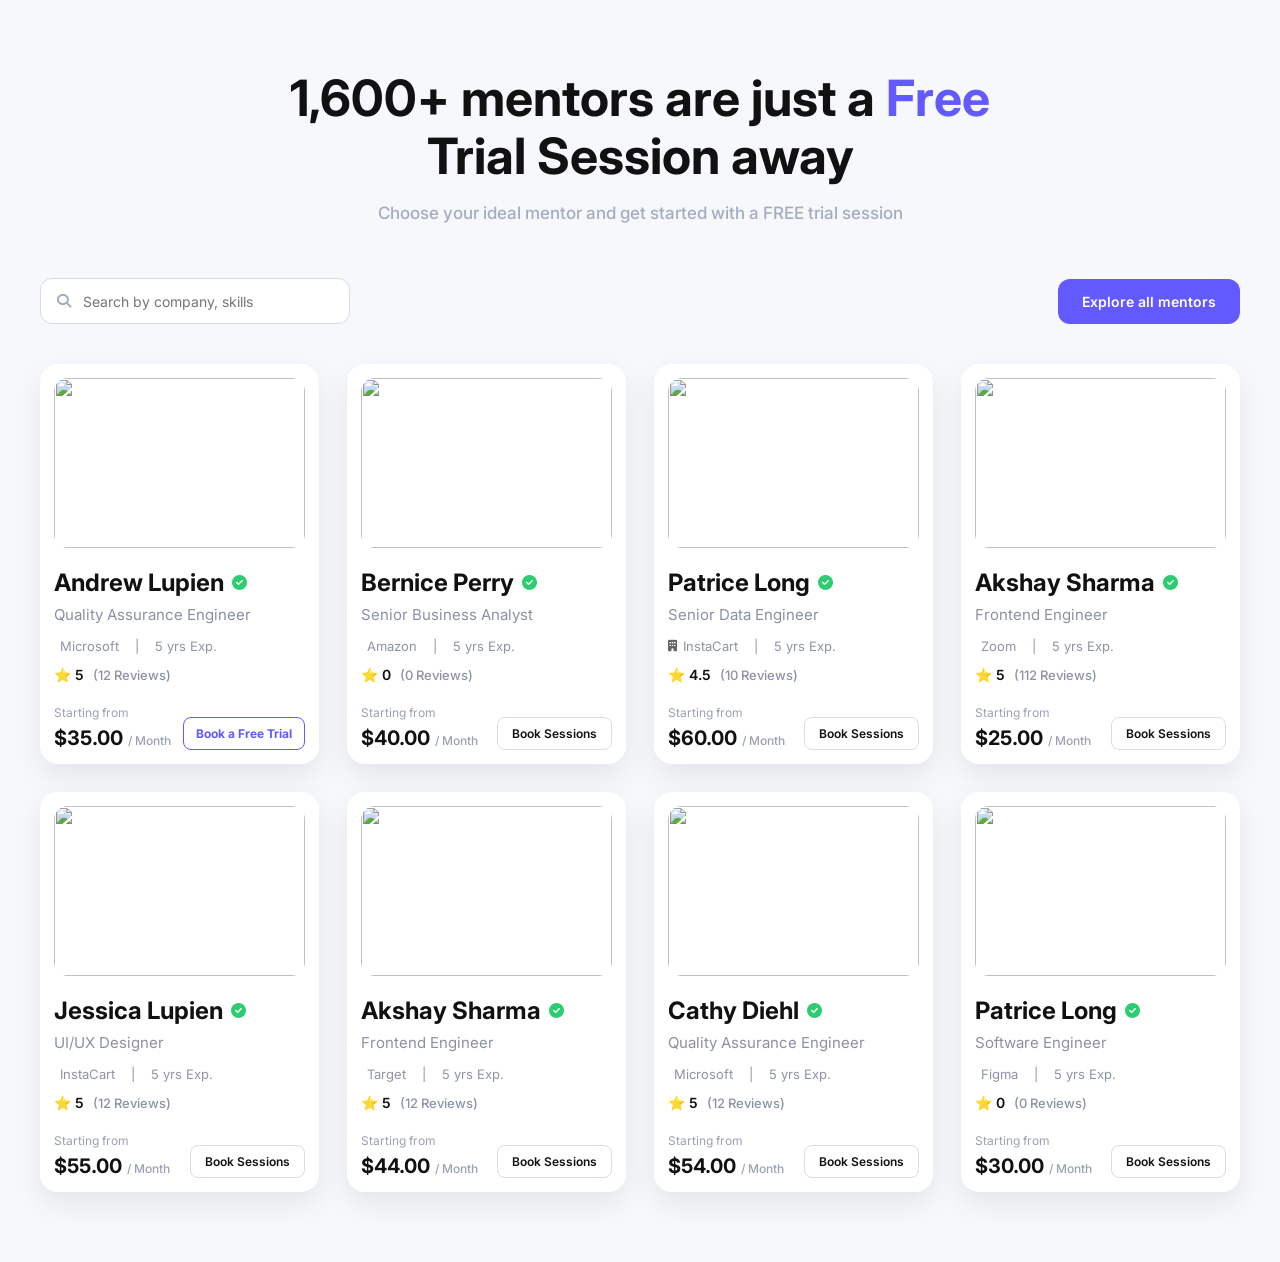
==== index1.html @ b9aeb7a3 "Add initial HTML structure and styles for mentor landing page" ====
<!DOCTYPE html>
<html lang="en">
<head>
    <meta charset="UTF-8">
    <meta name="viewport" content="width=device-width, initial-scale=1.0">
    <title>Mentors Section</title>

    <!-- Google Font -->
    <link href="https://fonts.googleapis.com/css2?family=Inter:wght@300;400;500;600;700;800&display=swap" rel="stylesheet">

    <!-- Font Awesome -->
    <link rel="stylesheet"
    href="https://cdnjs.cloudflare.com/ajax/libs/font-awesome/6.6.0/css/all.min.css">

    <link rel="stylesheet" href="style1.css">
</head>
<body>

<section class="mentor-section">

    <div class="container">

        <h1>
            1,600+ mentors are just a
            <span>Free</span><br>
            Trial Session away
        </h1>

        <p class="subtitle">
            Choose your ideal mentor and get started with a FREE trial session
        </p>

        <div class="top-bar">

            <div class="search-box">
                <i class="fa-solid fa-magnifying-glass"></i>
                <input
                type="text"
                placeholder="Search by company, skills">
            </div>

            <button class="explore-btn">
                Explore all mentors
            </button>

        </div>

        <div class="mentor-grid">

            <!-- Card 1 -->
            <div class="mentor-card">

                <img src="images/person1.jpg" alt="">

                <h3>Andrew Lupien<i class="fa-solid fa-circle-check"></i></h3>

                <p class="role">Quality Assurance Engineer</p>

                <div class="info">
                    <span><i class="fa-brand fa-microsoft"></i> Microsoft</span>
                    <span>|</span>
                    <span>5 yrs Exp.</span>
                </div>

                <div class="rating">
                    ⭐ 5
                    <span>(12 Reviews)</span>
                </div>

                <div class="bottom1">

                    <div>
                        <small>Starting from</small>
                        <h4>$35.00 <span>/ Month</span></h4>
                    </div>

                    <button>Book a Free Trial</button>

                </div>

            </div>

            <!-- Card 2 -->
            <div class="mentor-card">

                <img src="images/person2.jpg" alt="">

                <h3>Bernice Perry <i class="fa-solid fa-circle-check"></i></h3>

                <p class="role">Senior Business Analyst</p>

                <div class="info">
                    <span><i class="fa-brand fa-building"></i> Amazon</span>
                    <span>|</span>
                    <span>5 yrs Exp.</span>
                </div>

                <div class="rating">
                    ⭐ 0
                    <span>(0 Reviews)</span>
                </div>

                <div class="bottom">

                    <div>
                        <small>Starting from</small>
                        <h4>$40.00 <span>/ Month</span></h4>
                    </div>

                    <button>Book Sessions</button>

                </div>

            </div>

            <!-- Card 3 -->
            <div class="mentor-card">

                <img src="images/person3.jpg" alt="">

                <h3>Patrice Long <i class="fa-solid fa-circle-check"></i></h3>

                <p class="role">Senior Data Engineer</p>

                <div class="info">
                    <span><i class="fa-solid fa-building"></i> InstaCart</span>
                    <span>|</span>
                    <span>5 yrs Exp.</span>
                </div>

                <div class="rating">
                    ⭐ 4.5
                    <span>(10 Reviews)</span>
                </div>

                <div class="bottom">

                    <div>
                        <small>Starting from</small>
                        <h4>$60.00 <span>/ Month</span></h4>
                    </div>

                    <button>Book Sessions</button>

                </div>

            </div>

            <!-- Card 4 -->
            <div class="mentor-card">

                <img src="images/person4.jpg" alt="">

                <h3>Akshay Sharma <i class="fa-solid fa-circle-check"></i></h3>

                <p class="role">Frontend Engineer</p>

                <div class="info">
                    <span><i class="fa-solid fa-zoom"></i> Zoom</span>
                    <span>|</span>
                    <span>5 yrs Exp.</span>
                </div>

                <div class="rating">
                    ⭐ 5
                    <span>(112 Reviews)</span>
                </div>

                <div class="bottom">

                    <div>
                        <small>Starting from</small>
                        <h4>$25.00 <span>/ Month</span></h4>
                    </div>

                    <button>Book Sessions</button>

                </div>

            </div>

            <!-- Card 5 -->
            <div class="mentor-card">

                <img src="images/person5.jpg" alt="">

                <h3>Jessica Lupien <i class="fa-solid fa-circle-check"></i></h3>

                <p class="role">UI/UX Designer</p>

                <div class="info">
                    <span><i class="fa-barnd fa-instagram"></i> InstaCart</span>
                    <span>|</span>
                    <span>5 yrs Exp.</span>
                </div>

                <div class="rating">
                    ⭐ 5
                    <span>(12 Reviews)</span>
                </div>

                <div class="bottom">

                    <div>
                        <small>Starting from</small>
                        <h4>$55.00 <span>/ Month</span></h4>
                    </div>

                    <button>Book Sessions</button>

                </div>

            </div>

            <!-- Card 6 -->
            <div class="mentor-card">

                <img src="images/person6.jpg" alt="">

                <h3>Akshay Sharma <i class="fa-solid fa-circle-check"></i></h3>

                <p class="role">Frontend Engineer</p>

                <div class="info">
                    <span><i class="fa-solid fa-target"></i> Target</span>
                    <span>|</span>
                    <span>5 yrs Exp.</span>
                </div>

                <div class="rating">
                    ⭐ 5
                    <span>(12 Reviews)</span>
                </div>

                <div class="bottom">

                    <div>
                        <small>Starting from</small>
                        <h4>$44.00 <span>/ Month</span></h4>
                    </div>

                    <button>Book Sessions</button>

                </div>

            </div>

            <!-- Card 7 -->
            <div class="mentor-card">

                <img src="images/person7.jpg" alt="">

                <h3>Cathy Diehl <i class="fa-solid fa-circle-check"></i></h3>

                <p class="role">Quality Assurance Engineer</p>

                <div class="info">
                    <span><i class="fa-brand fa-microsoft"></i> Microsoft</span>
                    <span>|</span>
                    <span>5 yrs Exp.</span>
                </div>

                <div class="rating">
                    ⭐ 5
                    <span>(12 Reviews)</span>
                </div>

                <div class="bottom">

                    <div>
                        <small>Starting from</small>
                        <h4>$54.00 <span>/ Month</span></h4>
                    </div>

                    <button>Book Sessions</button>

                </div>

            </div>

            <!-- Card 8 -->
            <div class="mentor-card">

                <img src="images/person8.jpg" alt="">

                <h3>Patrice Long <i class="fa-solid fa-circle-check"></i></h3>

                <p class="role">Software Engineer</p>

                <div class="info">
                    <span><i class="fa-brand fa-figma"></i> Figma</span>
                    <span>|</span>
                    <span>5 yrs Exp.</span>
                </div>

                <div class="rating">
                    ⭐ 0
                    <span>(0 Reviews)</span>
                </div>

                <div class="bottom">

                    <div>
                        <small>Starting from</small>
                        <h4>$30.00 <span>/ Month</span></h4>
                    </div>

                    <button>Book Sessions</button>

                </div>

            </div>

        </div>

    </div>

</section>

</body>
</html>
---- style1.css ----
/* ==========================
   GOOGLE FONT
========================== */

*{
    margin:0;
    padding:0;
    box-sizing:border-box;
    font-family:'Inter',sans-serif;
}

body{
    background:#f7f8fc;
}

.container{
    width:1200px;
    max-width:95%;
    margin:auto;
}

.mentor-section{
    padding:70px 0;
}

/* ==========================
   HEADING
========================== */

.mentor-section h1{
    font-size:50px;
    font-weight:700;
    text-align:center;
    line-height:1.15;
    color:#111;
}

.mentor-section h1 span{
    color:#6259ff;
}

.subtitle{
    text-align:center;
    margin-top:18px;
    color:#a3acc2;
    font-size:17px;
    font-weight:500;
}

/* ==========================
   TOP BAR
========================== */

.top-bar{
    margin-top:55px;
    display:flex;
    justify-content:space-between;
    align-items:center;
}

.search-box{
    width:310px;
    height:46px;
    background:#fff;
    border:1px solid #d9dce7;
    border-radius:12px;
    display:flex;
    align-items:center;
    padding:0 16px;
}

.search-box i{
    color:#a0a7b7;
    margin-right:12px;
    font-size:14px;
}

.search-box input{
    border:none;
    outline:none;
    width:100%;
    font-size:14px;
    background:transparent;
}

.explore-btn{
    border:none;
    background:#6259ff;
    color:#fff;
    padding:14px 24px;
    border-radius:12px;
    font-size:14px;
    font-weight:600;
    cursor:pointer;
    transition:.3s;
}

.explore-btn:hover{
    background:#4f47ea;
}

/* ==========================
   GRID
========================== */

.mentor-grid{
    display:grid;
    grid-template-columns:repeat(4,1fr);
    gap:28px;
    margin-top:40px;
}

/* ==========================
   CARD
========================== */

.mentor-card{
    background:#fff;
    border-radius:18px;
    padding:14px;
    box-shadow:0 12px 30px rgba(0,0,0,.08);
    transition:.35s;
}

.mentor-card:hover{
    transform:translateY(-8px);
}

.mentor-card img{
    width:100%;
    height:170px;
    object-fit:cover;
    border-radius:14px;
}

.mentor-card h3{
    margin-top:16px;
    font-size:24px;
    color:#111;
    font-weight:700;
    display:flex;
    align-items:center;
    gap:8px;
}

.mentor-card h3 i{
    color:#2ecc71;
    font-size:15px;
}

.role{
    margin-top:8px;
    color:#8a91a5;
    font-size:15px;
}

/* ==========================
   INFO ROW
========================== */

.info{
    margin-top:14px;
    display:flex;
    gap:1rem;
    align-items:center;
    font-size:13px;
    color:#8d94a8;
}

.info span{
    display:flex;
    align-items:center;
    gap:6px;
}

.info i{
    color:#666;
    font-size:12px;
}

/* ==========================
   RATING
========================== */

.rating{
    margin-top:12px;
    font-size:14px;
    color:#111;
    font-weight:600;
}

.rating span{
    color:#8b92a7;
    font-size:13px;
    margin-left:5px;
    font-weight:500;
}

/* ==========================
   BOTTOM
========================== */

.bottom1{
     margin-top:22px;
    display:flex;
    justify-content:space-between;
    align-items:flex-end;
}



.bottom1 small{
    display:block;
    color:#9aa1b4;
    font-size:12px;
    margin-bottom:6px;
}

.bottom1 h4{
    font-size:20px;
    color:#111;
    font-weight:700;
}

.bottom1 h4 span{
    font-size:12px;
    color:#9aa1b4;
    font-weight:500;
}

.bottom1 button{
    border:1px solid #6259ff;
    background:#fff;
    color:#6259ff;
    padding:8px 12px;
    border-radius:8px;
    font-size:12px;
    font-weight:700;
    cursor:pointer;
    transition:.3s;
}

.bottom1 button:hover{
    background:#4d45e0;
    color:#fff;
    border-color:#6259ff;
}

.bottom{
    margin-top:22px;
    display:flex;
    justify-content:space-between;
    align-items:flex-end;
}

.bottom small{
    display:block;
    color:#9aa1b4;
    font-size:12px;
    margin-bottom:6px;
}

.bottom h4{
    font-size:20px;
    color:#111;
    font-weight:700;
}

.bottom h4 span{
    font-size:12px;
    color:#9aa1b4;
    font-weight:500;
}

.bottom button{
    border:1px solid #d9dce7;
    background:#fff;
    color:#111;
    padding:8px 14px;
    border-radius:8px;
    font-size:12px;
    font-weight:600;
    cursor:pointer;
    transition:.3s;
}

.bottom button:hover{
    background:#6259ff;
    color:#fff;
    border-color:#6259ff;
}

/* ==========================
   RESPONSIVE
========================== */

@media (max-width:1200px){

    .container{
        max-width:95%;
    }

    .mentor-grid{
        grid-template-columns:repeat(3,1fr);
    }

}

@media (max-width:992px){

    .mentor-section h1{
        font-size:46px;
    }

    .top-bar{
        flex-direction:column;
        gap:20px;
        align-items:stretch;
    }

    .search-box,
    .explore-btn{
        width:100%;
    }

    .mentor-grid{
        grid-template-columns:repeat(2,1fr);
    }

}

@media (max-width:768px){

    .mentor-section{
        padding:60px 0;
    }

    .mentor-section h1{
        font-size:38px;
        line-height:1.3;
    }

    .subtitle{
        font-size:15px;
    }

    .mentor-card img{
        height:220px;
    }

    
    .bottom1{
        flex-direction:column;
        align-items:flex-start;
        gap:18px;
    }

    .bottom1 button{
        width:100%;
    }

    .bottom{
        flex-direction:column;
        align-items:flex-start;
        gap:18px;
    }

    .bottom button{
        width:100%;
    }

}

@media (max-width:576px){

    .mentor-grid{
        grid-template-columns:1fr;
    }

    .mentor-section h1{
        font-size:30px;
    }

    .subtitle{
        font-size:14px;
    }

    .mentor-card{
        padding:18px;
    }

    .mentor-card h3{
        font-size:22px;
    }

    .mentor-card img{
        height:250px;
    }

    .bottom1 h4{
        font-size:24px;
    }

    .bottom h4{
        font-size:24px;
    }

}

@media (max-width:400px){

    .mentor-section h1{
        font-size:26px;
    }

    .mentor-card{
        padding:15px;
    }

    .mentor-card img{
        height:220px;
    }

    .search-box{
        padding:0 12px;
    }

    .explore-btn{
        padding:13px;
        font-size:14px;
    }

}
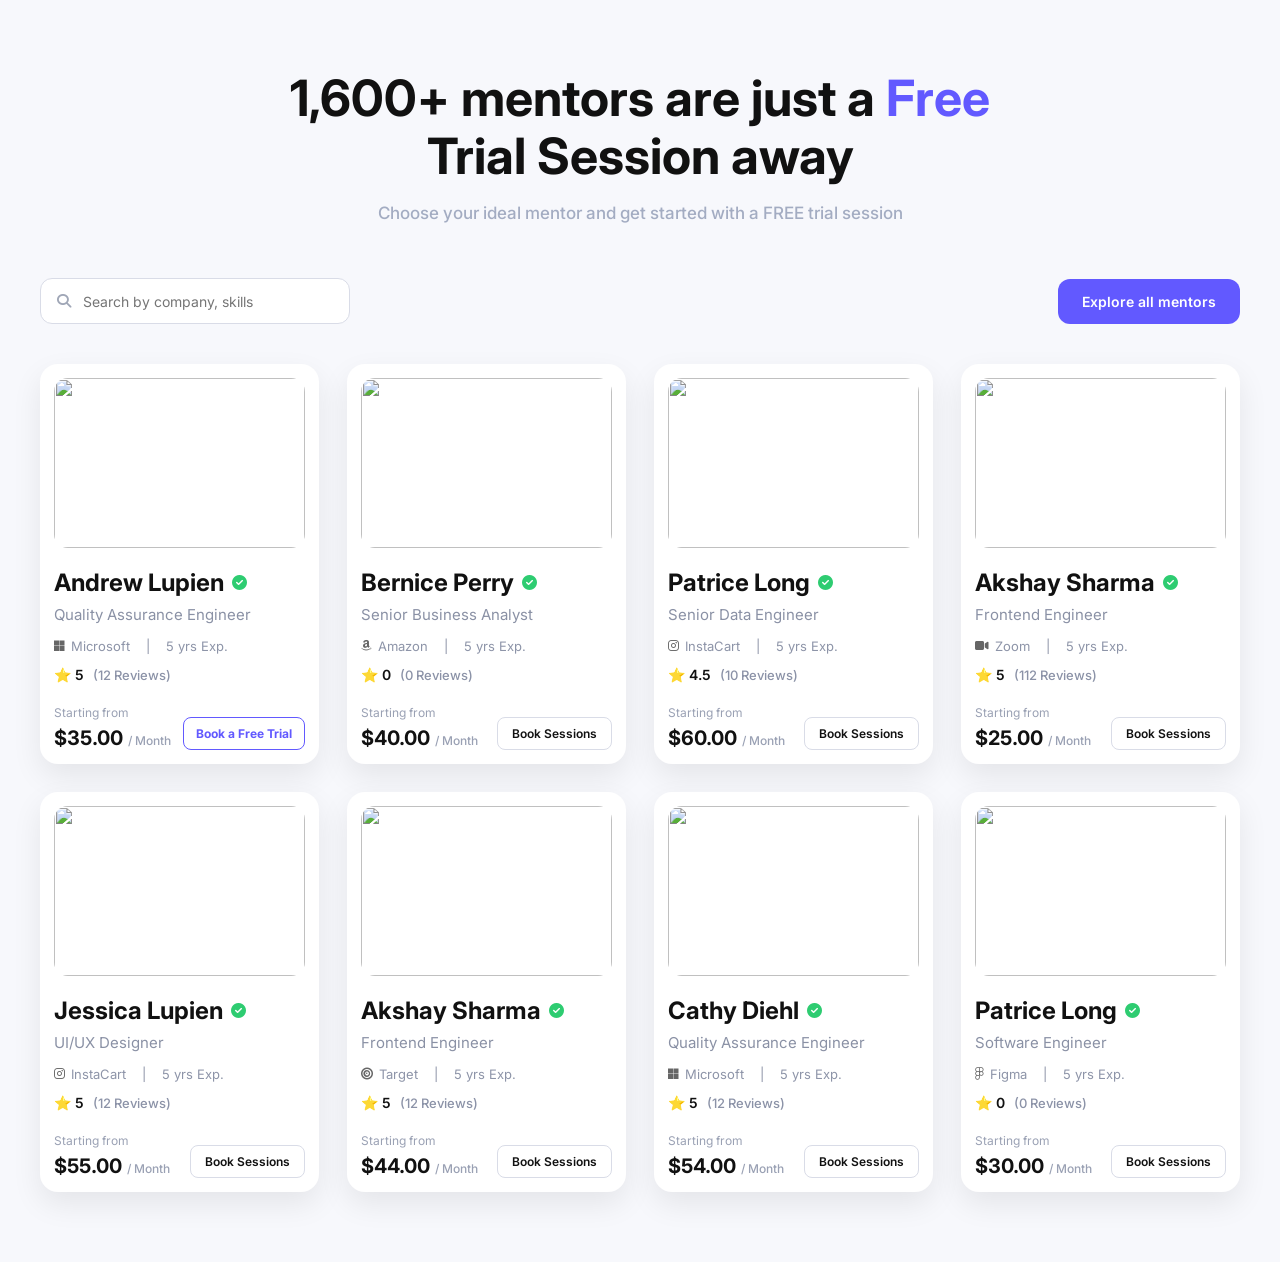
==== commit 5270b218: "Fix icon class names for brand logos in mentor cards" ====
--- a/index1.html
+++ b/index1.html
@@ -50,14 +50,14 @@
             <!-- Card 1 -->
             <div class="mentor-card">
 
-                <img src="images/person1.jpg" alt="">
+                <img src="https://images.unsplash.com/photo-1500648767791-00dcc994a43e?w=600" alt="">
 
                 <h3>Andrew Lupien<i class="fa-solid fa-circle-check"></i></h3>
 
                 <p class="role">Quality Assurance Engineer</p>
 
                 <div class="info">
-                    <span><i class="fa-brand fa-microsoft"></i> Microsoft</span>
+                    <span><i class="fa-brands fa-microsoft"></i> Microsoft</span>
                     <span>|</span>
                     <span>5 yrs Exp.</span>
                 </div>
@@ -83,14 +83,14 @@
             <!-- Card 2 -->
             <div class="mentor-card">
 
-                <img src="images/person2.jpg" alt="">
+                <img src="https://images.unsplash.com/photo-1506794778202-cad84cf45f1d?w=600" alt="">
 
                 <h3>Bernice Perry <i class="fa-solid fa-circle-check"></i></h3>
 
                 <p class="role">Senior Business Analyst</p>
 
                 <div class="info">
-                    <span><i class="fa-brand fa-building"></i> Amazon</span>
+                    <span><i class="fa-brands fa-amazon"></i> Amazon</span>
                     <span>|</span>
                     <span>5 yrs Exp.</span>
                 </div>
@@ -116,14 +116,14 @@
             <!-- Card 3 -->
             <div class="mentor-card">
 
-                <img src="images/person3.jpg" alt="">
+                <img src="https://images.unsplash.com/photo-1494790108377-be9c29b29330?w=600" alt="">
 
                 <h3>Patrice Long <i class="fa-solid fa-circle-check"></i></h3>
 
                 <p class="role">Senior Data Engineer</p>
 
                 <div class="info">
-                    <span><i class="fa-solid fa-building"></i> InstaCart</span>
+                    <span><i class="fa-brands fa-instagram"></i> InstaCart</span>
                     <span>|</span>
                     <span>5 yrs Exp.</span>
                 </div>
@@ -149,14 +149,14 @@
             <!-- Card 4 -->
             <div class="mentor-card">
 
-                <img src="images/person4.jpg" alt="">
+                <img src="https://encrypted-tbn0.gstatic.com/images?q=tbn:ANd9GcS1mL_eYthOhxjKMfwy2-sQzok0PLpno25UvuDRsKSU1w&s" alt="">
 
                 <h3>Akshay Sharma <i class="fa-solid fa-circle-check"></i></h3>
 
                 <p class="role">Frontend Engineer</p>
 
                 <div class="info">
-                    <span><i class="fa-solid fa-zoom"></i> Zoom</span>
+                    <span><i class="fa-solid fa-video"></i> Zoom</span>
                     <span>|</span>
                     <span>5 yrs Exp.</span>
                 </div>
@@ -182,14 +182,14 @@
             <!-- Card 5 -->
             <div class="mentor-card">
 
-                <img src="images/person5.jpg" alt="">
+                <img src="https://images.unsplash.com/photo-1438761681033-6461ffad8d80?w=600" alt="">
 
                 <h3>Jessica Lupien <i class="fa-solid fa-circle-check"></i></h3>
 
                 <p class="role">UI/UX Designer</p>
 
                 <div class="info">
-                    <span><i class="fa-barnd fa-instagram"></i> InstaCart</span>
+                    <span><i class="fa-brands fa-instagram"></i> InstaCart</span>
                     <span>|</span>
                     <span>5 yrs Exp.</span>
                 </div>
@@ -215,14 +215,14 @@
             <!-- Card 6 -->
             <div class="mentor-card">
 
-                <img src="images/person6.jpg" alt="">
+                <img src="https://images.unsplash.com/photo-1507003211169-0a1dd7228f2d?w=600" alt="">
 
                 <h3>Akshay Sharma <i class="fa-solid fa-circle-check"></i></h3>
 
                 <p class="role">Frontend Engineer</p>
 
                 <div class="info">
-                    <span><i class="fa-solid fa-target"></i> Target</span>
+                    <span><i class="fa-solid fa-bullseye"></i> Target</span>
                     <span>|</span>
                     <span>5 yrs Exp.</span>
                 </div>
@@ -248,14 +248,14 @@
             <!-- Card 7 -->
             <div class="mentor-card">
 
-                <img src="images/person7.jpg" alt="">
+                <img src="https://images.unsplash.com/photo-1544005313-94ddf0286df2?w=600" alt="">
 
                 <h3>Cathy Diehl <i class="fa-solid fa-circle-check"></i></h3>
 
                 <p class="role">Quality Assurance Engineer</p>
 
                 <div class="info">
-                    <span><i class="fa-brand fa-microsoft"></i> Microsoft</span>
+                    <span><i class="fa-brands fa-microsoft"></i> Microsoft</span>
                     <span>|</span>
                     <span>5 yrs Exp.</span>
                 </div>
@@ -281,14 +281,14 @@
             <!-- Card 8 -->
             <div class="mentor-card">
 
-                <img src="images/person8.jpg" alt="">
+                <img src="https://images.unsplash.com/photo-1488426862026-3ee34a7d66df?w=600" alt="">
 
                 <h3>Patrice Long <i class="fa-solid fa-circle-check"></i></h3>
 
                 <p class="role">Software Engineer</p>
 
                 <div class="info">
-                    <span><i class="fa-brand fa-figma"></i> Figma</span>
+                    <span><i class="fa-brands fa-figma"></i> Figma</span>
                     <span>|</span>
                     <span>5 yrs Exp.</span>
                 </div>
